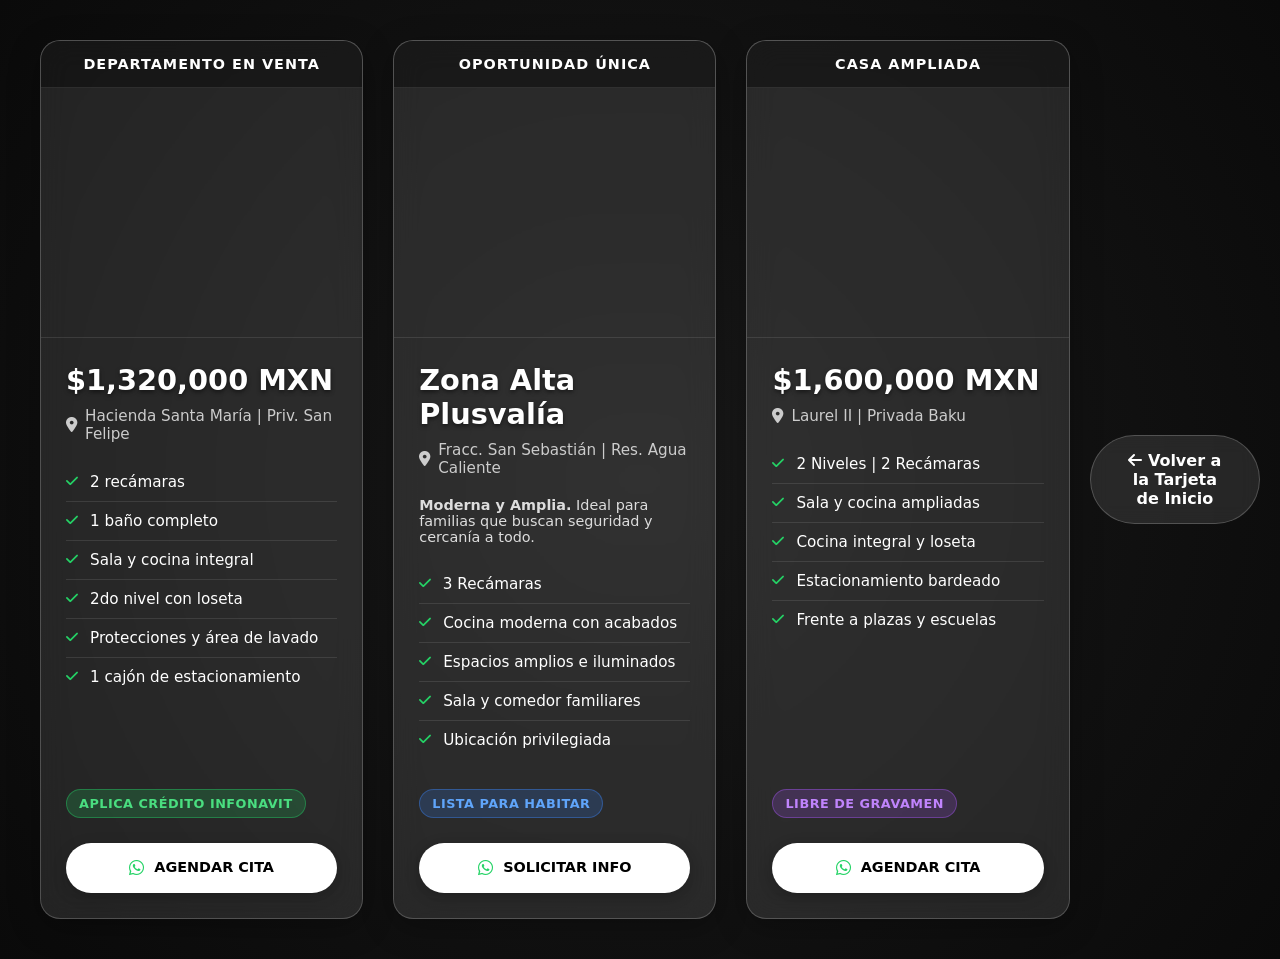
==== catalogo.html @ 2f868cc5 "🚀 Refactor: Nueva estructura de assets y catálogo responsivo" ====
<!DOCTYPE html>
<html lang="es">

<head>
    <meta charset="UTF-8">
    <meta name="viewport" content="width=device-width, initial-scale=1.0">

    <!-- Membrete y SEO -->
    <title>Catálogo de Propiedades | Lumark Realty Group</title>
    <meta name="description" content="Explora nuestro catálogo de propiedades de alto valor. Compra e invierte en bienes raíces.">
    
    <!-- Google Fonts y FontAwesome -->
    <link rel="preconnect" href="https://fonts.googleapis.com">
    <link rel="preconnect" href="https://fonts.gstatic.com" crossorigin>
    <link rel="stylesheet" href="https://cdnjs.cloudflare.com/ajax/libs/font-awesome/6.5.1/css/all.min.css">
    
    <!-- Vinculamos los estilos globales (fondo animado de video) -->
    <link rel="stylesheet" href="css/styles.css">

    <!-- Google tag (gtag.js) copiado de index.html -->
    <script async src="https://www.googletagmanager.com/gtag/js?id=G-46KCJW753M"></script>
    <script>
        window.dataLayer = window.dataLayer || [];
        function gtag() { dataLayer.push(arguments); }
        gtag('js', new Date());
        gtag('config', 'G-46KCJW753M');
    </script>

    <!-- Estilos exclusivos y mejorados (Premium Glassmorphism) para el catálogo -->
    <style>
        /* El fondo de video y reseteo vienen de styles.css, aquí solo estilamos las tarjetas */
        
        .catalog-container {
            max-width: 1200px;
            margin: 0 auto;
            padding: 20px;
            display: grid;
            grid-template-columns: repeat(auto-fit, minmax(280px, 1fr));
            gap: 30px;
            position: relative;
            z-index: 1; /* Asegura que esté por encima del video */
        }

        .property-card {
            background: rgba(255, 255, 255, 0.1);
            backdrop-filter: blur(15px);
            -webkit-backdrop-filter: blur(15px);
            border: 1px solid rgba(255, 255, 255, 0.2);
            border-radius: 20px;
            overflow: hidden;
            box-shadow: 0 8px 32px rgba(0, 0, 0, 0.3);
            transition: transform 0.3s ease, box-shadow 0.3s ease, border-color 0.3s ease;
            display: flex;
            flex-direction: column;
            color: #ffffff;
        }

        .property-card:hover {
            transform: translateY(-10px);
            box-shadow: 0 12px 40px rgba(0, 0, 0, 0.4);
            border-color: rgba(255, 255, 255, 0.4);
        }

        .property-header {
            background: rgba(0, 0, 0, 0.4);
            padding: 15px;
            text-align: center;
            font-weight: bold;
            letter-spacing: 1px;
            text-transform: uppercase;
            font-size: 0.9em;
            border-bottom: 1px solid rgba(255, 255, 255, 0.1);
        }

        .property-body {
            padding: 25px;
            flex-grow: 1;
            display: flex;
            flex-direction: column;
        }

        .property-price {
            font-size: 1.8em;
            color: #ffffff;
            font-weight: bold;
            margin-bottom: 10px;
            text-shadow: 0 2px 4px rgba(0,0,0,0.5);
        }

        .property-location {
            font-size: 0.95em;
            color: #ccc;
            margin-bottom: 20px;
            display: flex;
            align-items: center;
            gap: 8px;
        }

        .property-features {
            list-style: none;
            padding: 0;
            margin: 0 0 20px 0;
            flex-grow: 1;
        }

        .property-features li {
            padding: 10px 0;
            border-bottom: 1px solid rgba(255, 255, 255, 0.1);
            font-size: 0.95em;
            display: flex;
            align-items: center;
        }
        
        .property-features li i {
            color: #25d366; /* Verde de WhatsApp como acento */
            margin-right: 12px;
            font-size: 0.9em;
        }

        .property-features li:last-child {
            border-bottom: none;
        }

        .property-badge {
            align-self: flex-start;
            background: rgba(37, 211, 102, 0.2);
            color: #4ade80;
            border: 1px solid rgba(37, 211, 102, 0.4);
            padding: 6px 12px;
            border-radius: 50px;
            font-size: 0.8em;
            font-weight: bold;
            margin-top: 10px;
            margin-bottom: 25px;
            letter-spacing: 0.5px;
        }

        .property-cta {
            display: block;
            text-align: center;
            background: #ffffff;
            color: #000000;
            text-decoration: none;
            padding: 16px;
            border-radius: 50px;
            font-weight: bold;
            text-transform: uppercase;
            font-size: 0.9em;
            transition: all 0.3s ease;
            box-shadow: 0 4px 15px rgba(0, 0, 0, 0.2);
        }

        .property-cta:hover {
            transform: translateY(-2px);
            background: #e0e0e0;
            box-shadow: 0 6px 20px rgba(0, 0, 0, 0.3);
        }

        .back-button-container {
            text-align: center;
            margin: 40px 0;
            position: relative;
            z-index: 1;
        }
        
        .back-button {
            display: inline-block;
            background: rgba(255, 255, 255, 0.1);
            color: #fff;
            padding: 15px 30px;
            border-radius: 50px;
            text-decoration: none;
            font-weight: bold;
            border: 1px solid rgba(255, 255, 255, 0.2);
            backdrop-filter: blur(10px);
            transition: background 0.3s;
        }
        
        .back-button:hover {
            background: rgba(255, 255, 255, 0.2);
        }

        /* --- Carrusel Automático --- */
        .carousel {
            width: 100%;
            height: 250px; /* Altura de la galería */
            position: relative;
            overflow: hidden;
            border-bottom: 1px solid rgba(255, 255, 255, 0.1);
        }
        .carousel img {
            width: 100%;
            height: 100%;
            object-fit: cover;
            position: absolute;
            top: 0;
            left: 0;
            opacity: 0;
            animation: carouselFade 24s infinite; /* 6 fotos x 4s c/u = 24s total */
        }
        /* Retrasos para que cada imagen aparezca en su turno */
        .carousel img:nth-child(1) { animation-delay: 0s; }
        .carousel img:nth-child(2) { animation-delay: 4s; }
        .carousel img:nth-child(3) { animation-delay: 8s; }
        .carousel img:nth-child(4) { animation-delay: 12s; }
        .carousel img:nth-child(5) { animation-delay: 16s; }
        .carousel img:nth-child(6) { animation-delay: 20s; }

        /* Animación de transición (crossfade) */
        @keyframes carouselFade {
            0%   { opacity: 0; }
            5%   { opacity: 1; }
            16.6% { opacity: 1; }
            21.6% { opacity: 0; }
            100% { opacity: 0; }
        }
    </style>
</head>

<body>
    <!-- Video de fondo idéntico al index -->
    <video class="video-background" autoplay loop muted playsinline>
        <source src="assets/videos/fondo-lumark.mp4" type="video/mp4">
    </video>



    <div class="catalog-container">
        
        <!-- Tarjeta 1 -->
        <article class="property-card">
            <div class="property-header">Departamento en Venta</div>
            
            <!-- Carrusel Automático -->
            <div class="carousel">
                <img src="assets/propiedades/propiedad-1/WhatsApp Image 2026-04-28 at 6.56.03 PM.jpeg" alt="Propiedad">
                <img src="assets/propiedades/propiedad-1/WhatsApp Image 2026-04-28 at 6.56.03 PM (2).jpeg" alt="Propiedad">
                <img src="assets/propiedades/propiedad-1/WhatsApp Image 2026-04-28 at 6.56.03 PM (3).jpeg" alt="Propiedad">
                <img src="assets/propiedades/propiedad-1/WhatsApp Image 2026-04-28 at 6.56.04 PM.jpeg" alt="Propiedad">
                <img src="assets/propiedades/propiedad-1/WhatsApp Image 2026-04-28 at 6.56.04 PM (1).jpeg" alt="Propiedad">
                <img src="assets/propiedades/propiedad-1/jjj.jpeg" alt="Propiedad">
            </div>

            <div class="property-body">
                <div class="property-price">$1,320,000 MXN</div>
                <div class="property-location"><i class="fas fa-map-marker-alt"></i> Hacienda Santa María | Priv. San Felipe</div>
                <ul class="property-features">
                    <li><i class="fas fa-check"></i> 2 recámaras</li>
                    <li><i class="fas fa-check"></i> 1 baño completo</li>
                    <li><i class="fas fa-check"></i> Sala y cocina integral</li>
                    <li><i class="fas fa-check"></i> 2do nivel con loseta</li>
                    <li><i class="fas fa-check"></i> Protecciones y área de lavado</li>
                    <li><i class="fas fa-check"></i> 1 cajón de estacionamiento</li>
                </ul>
                <div class="property-badge">APLICA CRÉDITO INFONAVIT</div>
                
                <a href="https://wa.me/5216633902730" class="property-cta" target="_blank" rel="noopener noreferrer">
                    <i class="fab fa-whatsapp" style="color: #25d366; font-size: 1.2em; margin-right: 5px; vertical-align: middle;"></i> AGENDAR CITA
                </a>
            </div>
        </article>

        <!-- Tarjeta 2 -->
        <article class="property-card">
            <div class="property-header">Oportunidad Única</div>
            
            <!-- Carrusel Automático -->
            <div class="carousel">
                <img src="assets/propiedades/propiedad-2/WhatsApp Image 2026-04-28 at 6.57.56 PM (1).jpeg" alt="Propiedad">
                <img src="assets/propiedades/propiedad-2/WhatsApp Image 2026-04-28 at 6.57.56 PM.jpeg" alt="Propiedad">
                <img src="assets/propiedades/propiedad-2/WhatsApp Image 2026-04-28 at 6.57.57 PM (1).jpeg" alt="Propiedad">
                <img src="assets/propiedades/propiedad-2/WhatsApp Image 2026-04-28 at 6.57.57 PM.jpeg" alt="Propiedad">
                <img src="assets/propiedades/propiedad-2/WhatsApp Image 2026-04-28 at 6.57.58 PM (1).jpeg" alt="Propiedad">
                <img src="assets/propiedades/propiedad-2/WhatsApp Image 2026-04-28 at 6.57.58 PM.jpeg" alt="Propiedad">
            </div>

            <div class="property-body">
                <div class="property-price">Zona Alta Plusvalía</div>
                <div class="property-location"><i class="fas fa-map-marker-alt"></i> Fracc. San Sebastián | Res. Agua Caliente</div>
                <p style="margin-top: 0; margin-bottom: 20px; font-size: 0.9em; color: #ddd;">
                    <strong>Moderna y Amplia.</strong> Ideal para familias que buscan seguridad y cercanía a todo.
                </p>
                <ul class="property-features">
                    <li><i class="fas fa-check"></i> 3 Recámaras</li>
                    <li><i class="fas fa-check"></i> Cocina moderna con acabados</li>
                    <li><i class="fas fa-check"></i> Espacios amplios e iluminados</li>
                    <li><i class="fas fa-check"></i> Sala y comedor familiares</li>
                    <li><i class="fas fa-check"></i> Ubicación privilegiada</li>
                </ul>
                <div class="property-badge" style="color: #60a5fa; background: rgba(59, 130, 246, 0.2); border-color: rgba(59, 130, 246, 0.4);">
                    LISTA PARA HABITAR
                </div>
                <a href="https://wa.me/5216633902730" class="property-cta" target="_blank" rel="noopener noreferrer">
                    <i class="fab fa-whatsapp" style="color: #25d366; font-size: 1.2em; margin-right: 5px; vertical-align: middle;"></i> SOLICITAR INFO
                </a>
            </div>
        </article>

        <!-- Tarjeta 3 -->
        <article class="property-card">
            <div class="property-header">Casa Ampliada</div>
            
            <!-- Carrusel Automático -->
            <div class="carousel">
                <img src="assets/propiedades/propiedad-3/WhatsApp Image 2026-04-28 at 7.06.39 PM (1).jpeg" alt="Propiedad">
                <img src="assets/propiedades/propiedad-3/WhatsApp Image 2026-04-28 at 7.06.39 PM (2).jpeg" alt="Propiedad">
                <img src="assets/propiedades/propiedad-3/WhatsApp Image 2026-04-28 at 7.06.39 PM (3).jpeg" alt="Propiedad">
                <img src="assets/propiedades/propiedad-3/WhatsApp Image 2026-04-28 at 7.06.39 PM (4).jpeg" alt="Propiedad">
                <img src="assets/propiedades/propiedad-3/WhatsApp Image 2026-04-28 at 7.06.39 PM (5).jpeg" alt="Propiedad">
                <img src="assets/propiedades/propiedad-3/WhatsApp Image 2026-04-28 at 7.06.39 PM.jpeg" alt="Propiedad">
            </div>

            <div class="property-body">
                <div class="property-price">$1,600,000 MXN</div>
                <div class="property-location"><i class="fas fa-map-marker-alt"></i> Laurel II | Privada Baku</div>
                <ul class="property-features">
                    <li><i class="fas fa-check"></i> 2 Niveles | 2 Recámaras</li>
                    <li><i class="fas fa-check"></i> Sala y cocina ampliadas</li>
                    <li><i class="fas fa-check"></i> Cocina integral y loseta</li>
                    <li><i class="fas fa-check"></i> Estacionamiento bardeado</li>
                    <li><i class="fas fa-check"></i> Frente a plazas y escuelas</li>
                </ul>
                <div class="property-badge" style="color: #c084fc; background: rgba(168, 85, 247, 0.2); border-color: rgba(168, 85, 247, 0.4);">
                    LIBRE DE GRAVAMEN
                </div>
                <a href="https://wa.me/5216633902730" class="property-cta" target="_blank" rel="noopener noreferrer">
                    <i class="fab fa-whatsapp" style="color: #25d366; font-size: 1.2em; margin-right: 5px; vertical-align: middle;"></i> AGENDAR CITA
                </a>
            </div>
        </article>
        
    </div>
    
    <div class="back-button-container">
        <a href="index.html" class="back-button"><i class="fas fa-arrow-left"></i> Volver a la Tarjeta de Inicio</a>
    </div>


</body>

</html>
---- css/styles.css ----
/* --- 1. RESET + VARIABLES CSS --- */
:root {
    /* Colores base */
    --bg-color-dark: #0a0a0a;
    --bg-gradient-color: #1a1a1a;
    --card-white: #ffffff;
    --text-main: #ffffff;
    --text-dark: #333333;

    /* Colores de marca para redes (basados en la imagen) */
    --color-facebook: #1877f2;
    --color-whatsapp: #25d366;
    --color-instagram: #e1306c;
    --color-tiktok: #000000;
}

* {
    margin: 0;
    padding: 0;
    box-sizing: border-box;
}

body {
    font-family: system-ui, -apple-system, BlinkMacSystemFont, "Segoe UI", Roboto, "Helvetica Neue", Arial, sans-serif;
    color: var(--text-main);
    background: radial-gradient(circle, var(--bg-gradient-color) 0%, var(--bg-color-dark) 100%);
    background-size: cover;
    min-height: 100dvh;
    /* Fix para Safari iOS */
    display: flex;
    justify-content: center;
    align-items: center;
    overflow-x: hidden;
    padding: 20px;
}

/* --- VIDEO DE FONDO --- */
.video-background {
    position: fixed;
    top: 0;
    left: 0;
    width: 100vw;
    height: 100vh;
    object-fit: cover;
    z-index: -1; /* Se asegura de estar detrás de todo el contenido */
    pointer-events: none; /* Evita que el video interfiera con los clics del usuario */
    filter: brightness(0.4); /* Oscurece el video directamente (0.4 es 40% de brillo) */
}

/* --- 2. LAYOUT CENTRADO Y TARJETA --- */
.main-container {
    width: 100%;
    display: flex;
    justify-content: center;
    align-items: center;
}

.profile-card {
    text-align: center;
    width: 100%;
    max-width: 650px;
    display: flex;
    flex-direction: column;
    align-items: center;
    gap: clamp(15px, 3vw, 25px);
    
    /* --- EFECTO CRISTALINO (Glassmorphism) --- */
    background: rgba(255, 255, 255, 0.1); /* Fondo súper traslúcido */
    backdrop-filter: blur(15px); /* Desenfoque del fondo (el efecto cristal) */
    -webkit-backdrop-filter: blur(15px); /* Soporte para Safari */
    border: 1px solid rgba(255, 255, 255, 0.2); /* Borde blanco sutil */
    border-radius: 30px; /* Bordes redondeados como en tu imagen */
    padding: clamp(30px, 5vw, 40px) clamp(20px, 4vw, 30px); /* Espaciado interno */
    box-shadow: 0 8px 32px rgba(0, 0, 0, 0.3); /* Sombra para despegarlo del video */
}

/* --- 3. COMPONENTES --- */

/* Logo circular */
.profile-logo {
    width: clamp(100px, 20vw, 160px);
    /* Tamaño fluido */
    height: clamp(100px, 20vw, 160px);
    /* Tamaño fluido */
    border-radius: 50%;
    object-fit: cover;
    display: block;
}

/* Textos principales */
.profile-title {
    font-size: clamp(24px, 5vw, 42px);
    /* Título fluido */
    font-weight: 700;
    line-height: 1.2;
}

.profile-description {
    font-size: clamp(14px, 1.5vw, 18px);
    /* Texto fluido */
    max-width: 480px;
    margin: 0 auto;
    font-weight: 400;
    line-height: 1.6;
}

/* Botón CTA (Blanco redondeado) */
.cta-button {
    display: inline-block;
    background-color: var(--card-white);
    color: var(--text-dark);
    text-decoration: none;
    font-weight: 500;
    text-transform: uppercase;
    font-size: clamp(13px, 1.2vw, 15px);
    letter-spacing: 0.05em;
    padding: clamp(15px, 2.5vw, 22px) clamp(25px, 4vw, 40px);
    border-radius: 50px;
    box-shadow: 0 4px 15px rgba(0, 0, 0, 0.2);
    transition: transform 0.2s ease, box-shadow 0.2s ease;
}

.cta-button:hover {
    transform: translateY(-2px);
    box-shadow: 0 6px 20px rgba(0, 0, 0, 0.3);
}

/* Contenedor de Redes Sociales (Sin fondo) */
.social-bar {
    display: flex;
    gap: clamp(15px, 3vw, 25px);
    padding: 10px 0;
}

.social-link {
    display: flex;
    justify-content: center;
    align-items: center;
    width: clamp(40px, 6vw, 60px);
    height: clamp(40px, 6vw, 60px);
    text-decoration: none;
    color: #ffffff; /* Color blanco para todos los iconos */
    font-size: clamp(24px, 3vw, 32px); /* Aumentamos un poco el tamaño del ícono al no tener fondo */
    transition: transform 0.2s ease, opacity 0.2s ease, color 0.2s ease;
}

.social-link:hover {
    transform: translateY(-4px); /* Animación más notoria al flotar */
    opacity: 0.8;
}

/* Iconos todos en color blanco */
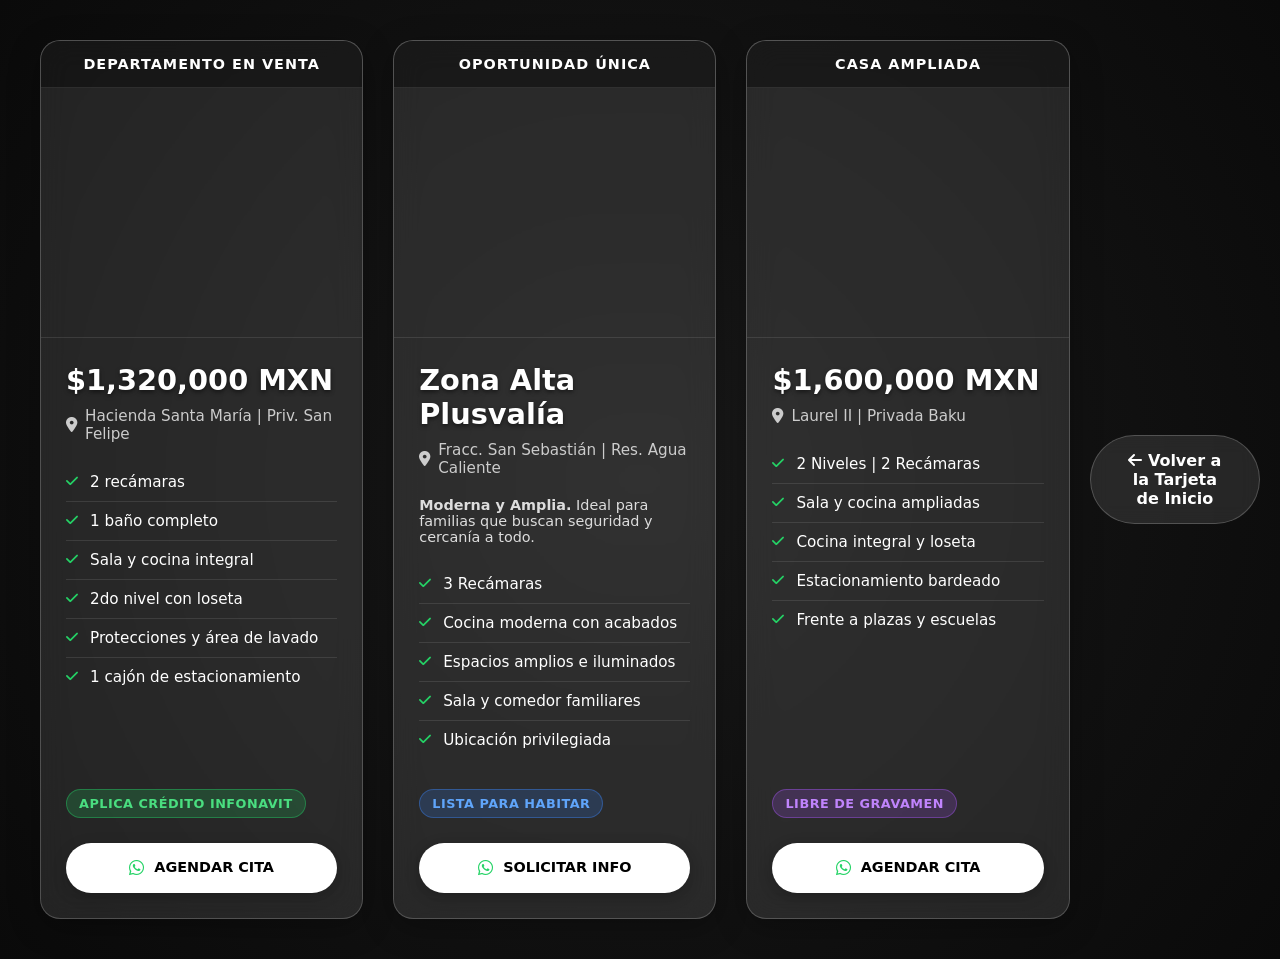
==== commit d44002f4: "✨ Diseño horizontal para versión móvil" ====
--- a/catalogo.html
+++ b/catalogo.html
@@ -213,6 +213,68 @@
             16.6% { opacity: 1; }
             21.6% { opacity: 0; }
             100% { opacity: 0; }
+        }
+
+        /* --- Diseño Horizontal para Móviles --- */
+        @media (max-width: 768px) {
+            .catalog-container {
+                grid-template-columns: 1fr;
+                padding: 10px;
+            }
+            .property-card {
+                display: grid;
+                grid-template-columns: 45% 55%;
+                grid-template-areas: 
+                    "header header"
+                    "foto texto";
+                border-radius: 15px;
+            }
+            .property-header {
+                grid-area: header;
+                padding: 10px;
+                font-size: 0.85em;
+            }
+            .carousel {
+                grid-area: foto;
+                width: 100%;
+                height: 100%;
+                min-height: 250px;
+                border-bottom: none;
+                border-right: 1px solid rgba(255, 255, 255, 0.1);
+            }
+            .property-body {
+                grid-area: texto;
+                width: 100%;
+                padding: 12px;
+                font-size: 0.85em;
+                display: flex;
+                flex-direction: column;
+                justify-content: space-between;
+            }
+            .property-price {
+                font-size: 1.25em;
+                margin-bottom: 5px;
+            }
+            .property-location {
+                font-size: 0.8em;
+                margin-bottom: 8px;
+            }
+            .property-features {
+                margin-bottom: 8px;
+            }
+            .property-features li {
+                padding: 4px 0;
+            }
+            .property-badge {
+                margin-bottom: 10px;
+                font-size: 0.65em;
+                padding: 4px 8px;
+            }
+            .property-cta {
+                padding: 8px;
+                font-size: 0.85em;
+                margin-top: auto;
+            }
         }
     </style>
 </head>
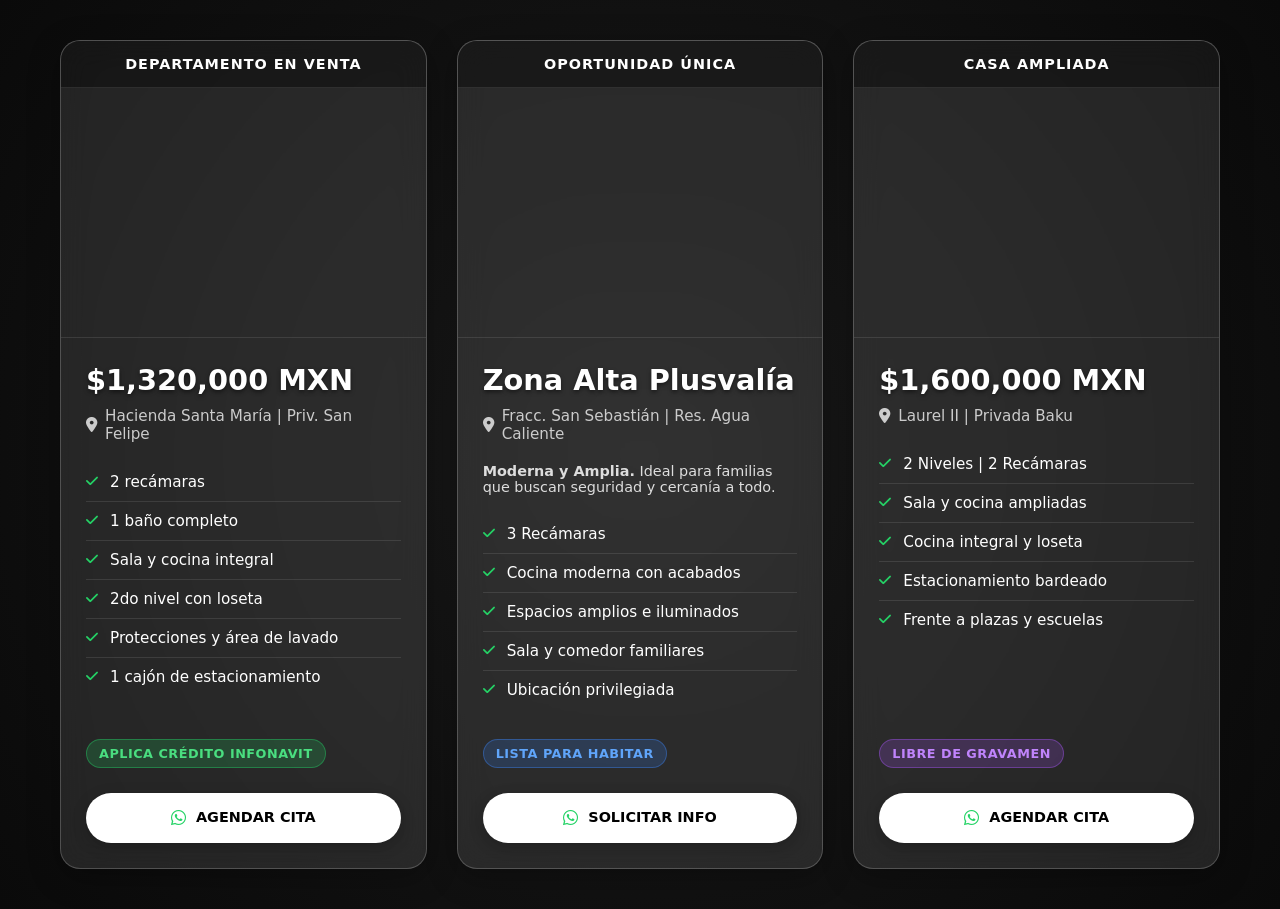
==== commit 80a633b8: "🔧 Remover botón volver y arreglar fotos en móvil" ====
--- a/catalogo.html
+++ b/catalogo.html
@@ -238,9 +238,13 @@
                 grid-area: foto;
                 width: 100%;
                 height: 100%;
-                min-height: 250px;
+                min-height: auto;
                 border-bottom: none;
                 border-right: 1px solid rgba(255, 255, 255, 0.1);
+                background: rgba(0, 0, 0, 0.2);
+            }
+            .carousel img {
+                object-fit: contain; /* Para que la foto completa se vea sin recortarse ni deformarse */
             }
             .property-body {
                 grid-area: texto;
@@ -393,9 +397,7 @@
         
     </div>
     
-    <div class="back-button-container">
-        <a href="index.html" class="back-button"><i class="fas fa-arrow-left"></i> Volver a la Tarjeta de Inicio</a>
-    </div>
+
 
 
 </body>
